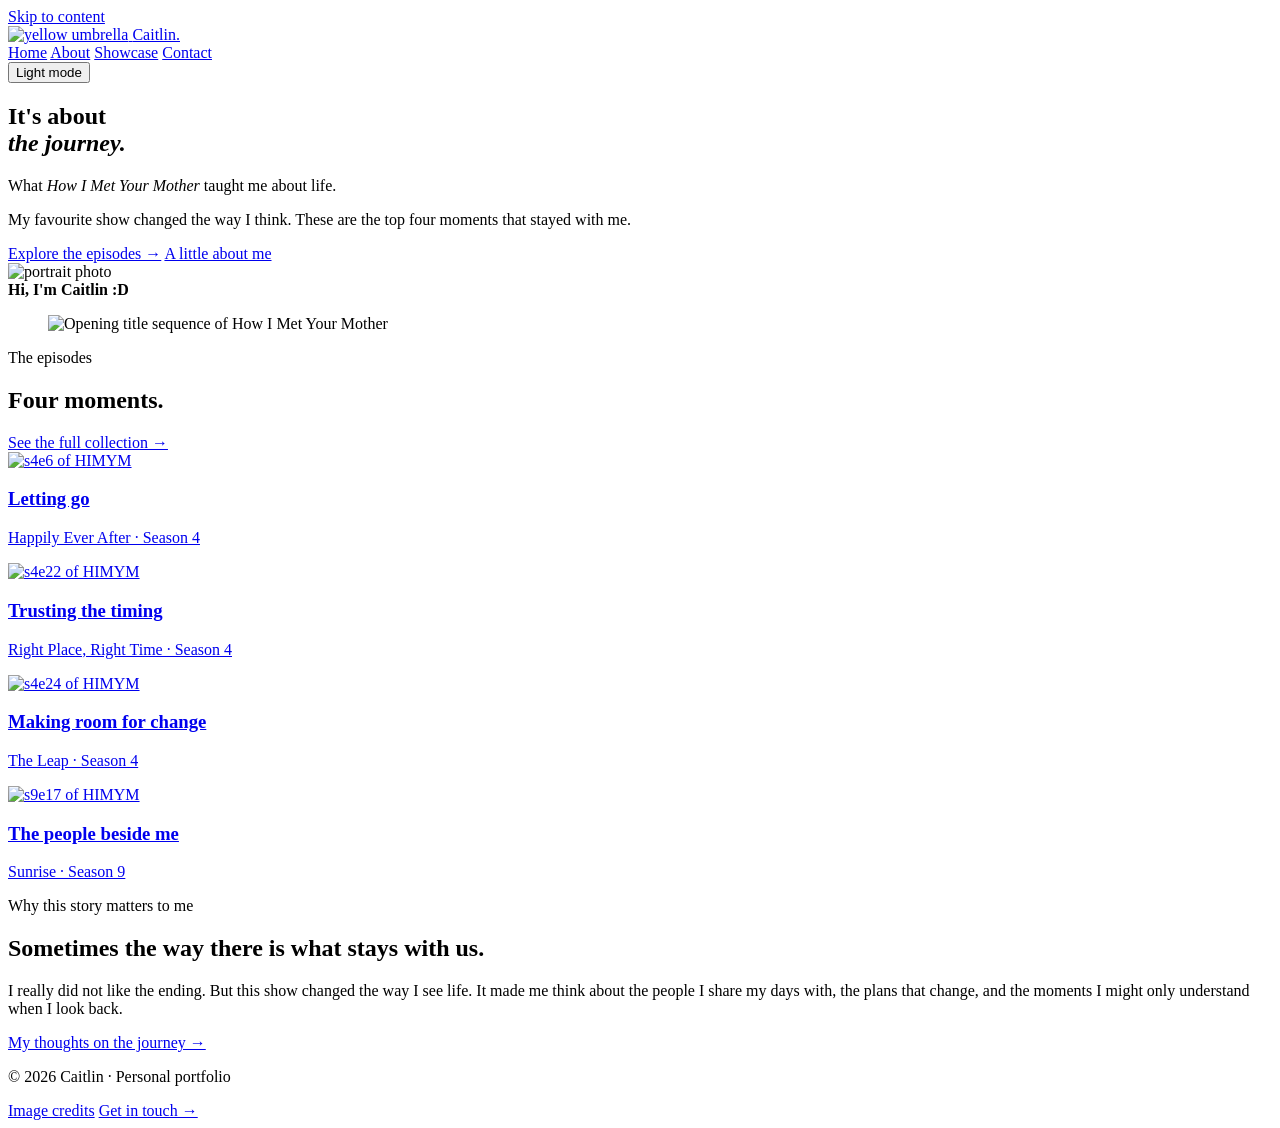
==== index.html @ b8bdec57 "Add Index page" ====
<!DOCTYPE html>
<html lang="en">
    <head>
        <meta charset="UTF-8">
        <meta name="viewport" content="width=device-width, initial-scale=1.0">
        <meta name="description" content="A personal portfolio exploring what How I Met Your Mother taught Caitlin about life.">
        <title>Home</title>
        <link rel="icon" href="img/umbrella.svg" type="image/svg+xml">
        <link rel="stylesheet" href="css/general.css">
        <link rel="stylesheet" href="css/navbar.css">
        <link rel="stylesheet" href="css/footer.css">
        <link rel="stylesheet" href="css/index.css">
    </head>

    <body data-root="." data-page="home">
        <a class="skip-link" href="#main-content">Skip to content</a>

        <div id="navbar-placeholder">
            <header class="site-header">
                <div class="page-wrapper topnav">
                    <a class="brand-wrapper" href="index.html" aria-label="Caitlin, home">
                        <img class="logoimg" src="images/umbrella.svg" alt="yellow umbrella" width="30" height="32">
                        <span class="brand-text">Caitlin.</span>
                    </a>
                    <nav class="nav-links" aria-label="Main navigation">
                        <a href="index.html" data-page="home" class="active" aria-current="page">Home</a>
                        <a href="html/about.html" data-page="about">About</a>
                        <a href="html/showcase.html" data-page="showcase">Showcase</a>
                        <a href="html/contact.html" data-page="contact">Contact</a>
                    </nav>
                    <button class="theme-button" id="theme-button" type="button" aria-label="Switch to light mode">Light mode</button>
                </div>
            </header>
        </div>


        <main id="main-content">
            <div class="page-wrapper heading">
                <section class="heading-content">
                    <h1>It's about<br><em>the journey.</em></h1>
                    <p class="header-sub">What <em>How I Met Your Mother</em> taught me about life.</p>
                    <p class="muted">My favourite show changed the way I think. These are the top four moments that stayed with me.</p>
                    <div class="button-row">
                        <a class="button" href="html/showcase.html">Explore the episodes &rarr;</a>
                        <a class="button secondary" href="html/about.html">A little about me</a>
                    </div>

                    <div class="intro-person">
                        <img src="img/Portrait.jpeg" alt="portrait photo" width="60" height="60">
                        <div>
                            <strong>Hi, I'm Caitlin :D </strong>
                        </div>
                    </div>
                </section>

                <figure class="hero-photo">
                    <img src="img/intro-group.jpg" alt="Opening title sequence of How I Met Your Mother" width="960" height="540">
                </figure>

            </div>
            <section class="page-wrapper section-space">
                <div class="section-top">
                    <div>
                        <p class="eyebrow">The episodes</p>
                        <h2>Four moments.</h2>
                    </div>
                    <a class="text-link" href="html/showcase.html">See the full collection &rarr;</a>
                </div>
                <div class="cards-grid">
                    <a class="preview-card" href="html/showcase.html#episode-01">
                        <img src="img/happily-ever-after.jpg" alt="s4e6 of HIMYM" width="1200" height="675" loading="lazy">
                        <h3>Letting go</h3>
                        <p>Happily Ever After &middot; Season 4</p>
                    </a>
                    <a class="preview-card" href="html/showcase.html#episode-02">
                        <img src="img/right-place-right-time.jpg" alt="s4e22 of HIMYM" width="1200" height="675" loading="lazy">
                        <h3>Trusting the timing</h3>
                        <p>Right Place, Right Time &middot; Season 4</p>
                    </a>
                    <a class="preview-card" href="html/showcase.html#episode-03">
                        <img src="img/the-leap.jpg" alt="s4e24 of HIMYM" width="1200" height="675" loading="lazy">
                        <h3>Making room for change</h3>
                        <p>The Leap &middot; Season 4</p>
                    </a>
                    <a class="preview-card" href="html/showcase.html#episode-04">
                        <img src="img/sunrise.jpg" alt="s9e17 of HIMYM" width="1200" height="675" loading="lazy">
                        <h3>The people beside me</h3>
                        <p>Sunrise &middot; Season 9</p>
                    </a>
                </div>
            </section>

            <section class="note-section">
                <div class="page-wrapper note-inner">
                    <p class="eyebrow">Why this story matters to me</p>
                    <h2>Sometimes the way there is what stays with us.</h2>
                    <p class="muted">I really did not like the ending. But this show changed the way I see life. It made me think about the people I share my days with, the plans that change, and the moments I might only understand when I look back.</p>
                    <a class="text-link" href="html/showcase.html#journey">My thoughts on the journey &rarr;</a>
                </div>
            </section>

        </main>


        <div id="footer-placeholder">
            <footer class="site-footer">
                <div class="page-wrapper footer-inner">
                    <p>&copy; 2026 Caitlin &middot; Personal portfolio</p>
                    <div class="footer-links">
                        <a href="html/showcase.html#credits">Image credits</a>
                        <a href="html/contact.html">Get in touch &rarr;</a>
                    </div>
                </div>
            </footer>
        </div>

            <script src="js/script.js"></script>
            <script src="js/layout.js"></script>

    </body>
</html>
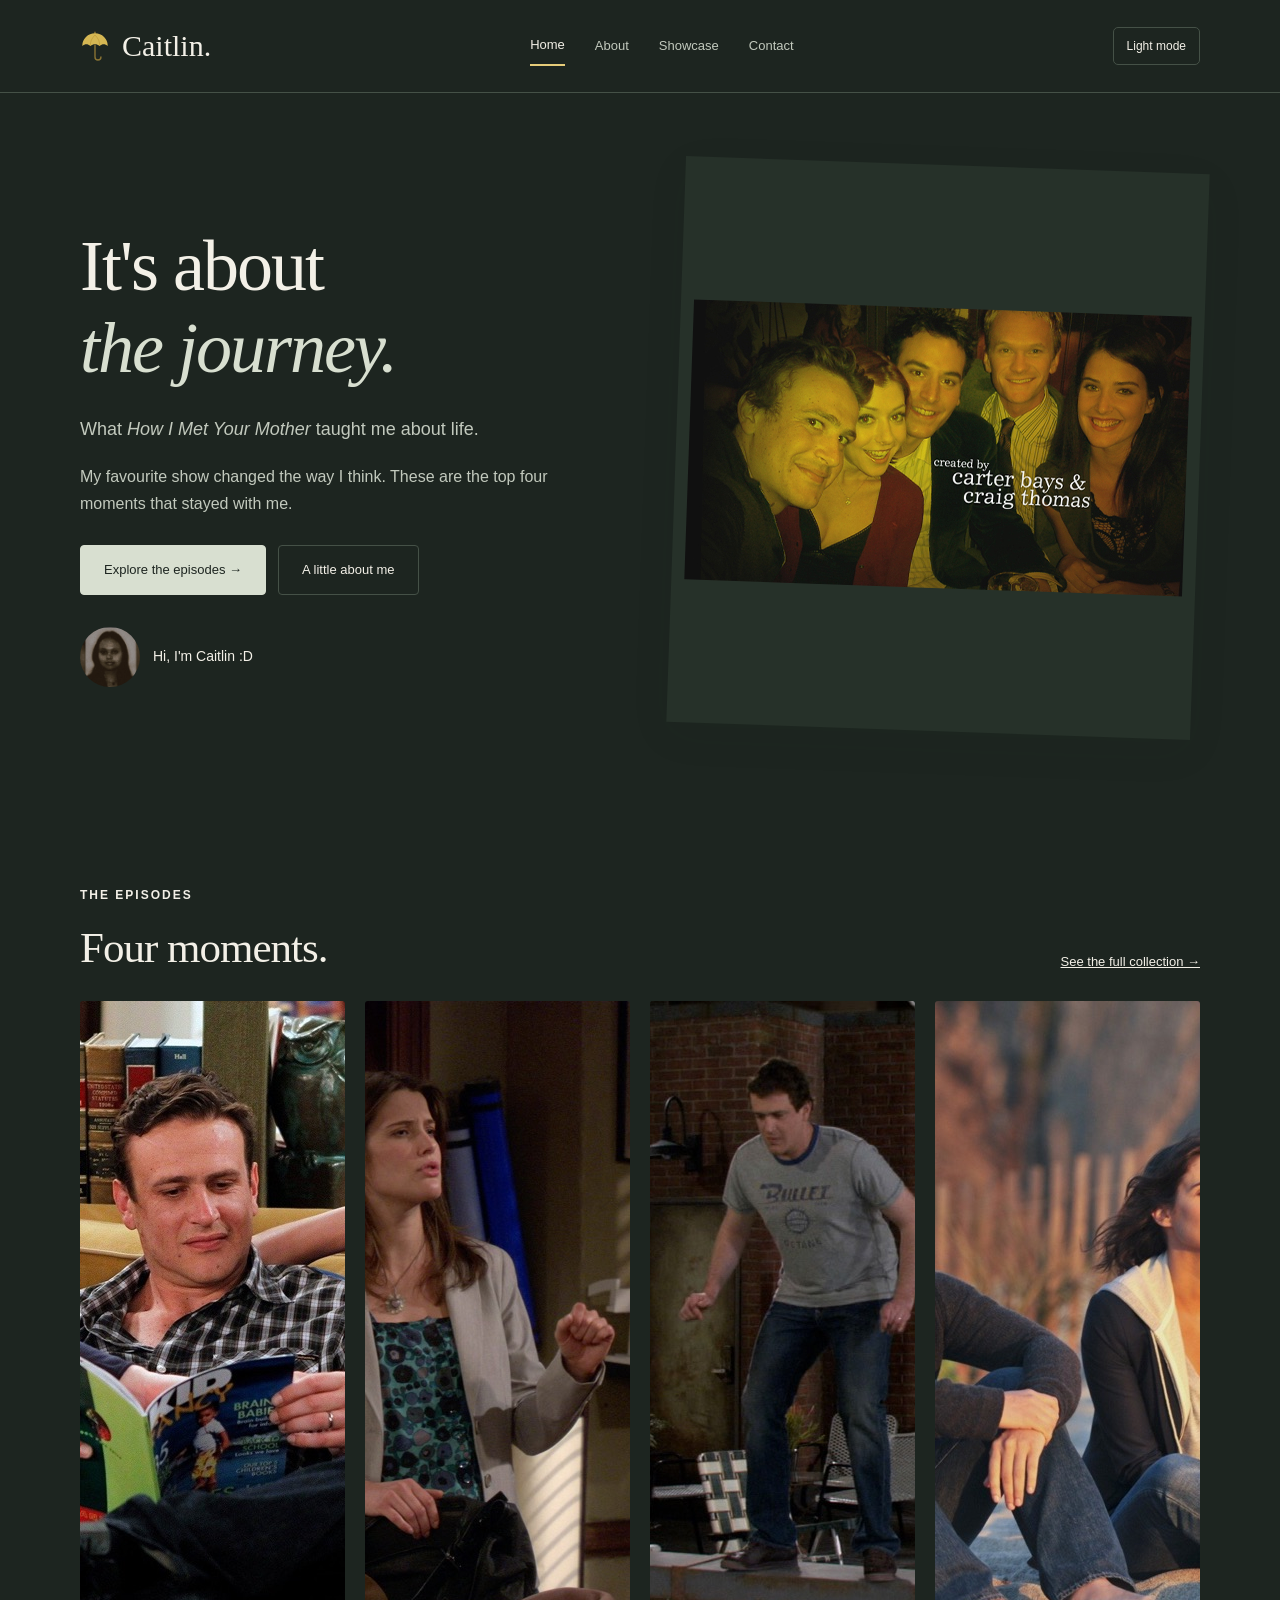
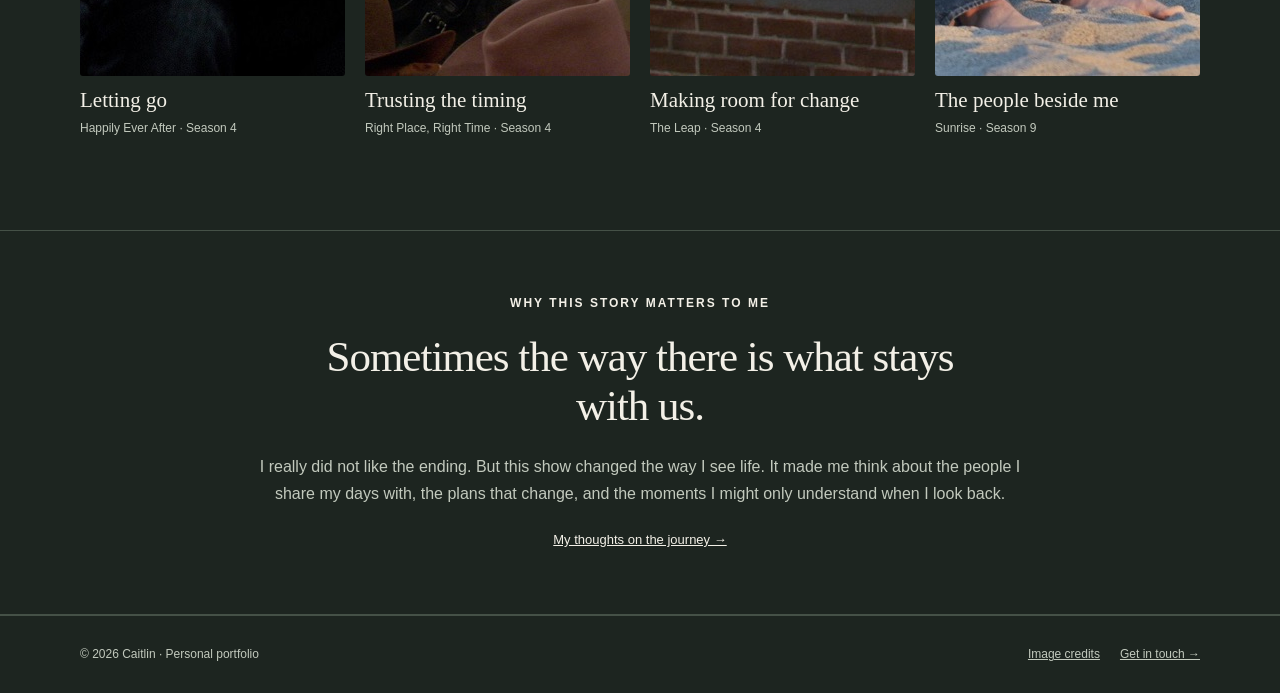
==== commit 05a968bd: "fix bugs" ====
--- a/index.html
+++ b/index.html
@@ -3,7 +3,6 @@
     <head>
         <meta charset="UTF-8">
         <meta name="viewport" content="width=device-width, initial-scale=1.0">
-        <meta name="description" content="A personal portfolio exploring what How I Met Your Mother taught Caitlin about life.">
         <title>Home</title>
         <link rel="icon" href="img/umbrella.svg" type="image/svg+xml">
         <link rel="stylesheet" href="css/general.css">
@@ -19,7 +18,7 @@
             <header class="site-header">
                 <div class="page-wrapper topnav">
                     <a class="brand-wrapper" href="index.html" aria-label="Caitlin, home">
-                        <img class="logoimg" src="images/umbrella.svg" alt="yellow umbrella" width="30" height="32">
+                        <img class="logoimg" src="img/umbrella.svg" alt="yellow umbrella" width="30" height="32">
                         <span class="brand-text">Caitlin.</span>
                     </a>
                     <nav class="nav-links" aria-label="Main navigation">
--- a/css/general.css
+++ b/css/general.css
@@ -0,0 +1,190 @@
+:root {
+    color-scheme: dark;
+    --background: #1d2520;
+    --surface: #263129;
+    --soft: #303c32;
+    --text: #f3f0e7;
+    --muted: #c2c9bd;
+    --border: #455147;
+    --accent: #e6cc7a;
+    --green: #d8dfd0;
+    --button-text: #1d2520;
+}
+
+:root.light-mode {
+    color-scheme: light;
+    --background: #f8f6f0;
+    --surface: #ffffff;
+    --soft: #eeeae0;
+    --text: #292e2a;
+    --muted: #63675f;
+    --border: #dddcd2;
+    --accent: #a88b30;
+    --green: #35483c;
+    --button-text: #ffffff;
+}
+
+* {
+    box-sizing: border-box;
+}
+
+body {
+    margin: 0;
+    background-color: var(--background);
+    color: var(--text);
+    font-family: Arial, sans-serif;
+    font-size: 16px;
+    line-height: 1.7;
+}
+
+img {
+    display: block;
+    max-width: 100%;
+}
+
+a {
+    color: inherit;
+}
+
+button, input, textarea, select {
+    font: inherit;
+}
+
+button, .button {
+    cursor: pointer;
+}
+
+h1, h2, h3 {
+    font-family: Georgia, serif;
+    font-weight: 400;
+    line-height: 1.15;
+}
+
+h1 {
+    font-size: clamp(40px, 5.7vw, 72px);
+    letter-spacing: -2px;
+    margin: 16px 0 24px;
+}
+
+h2 {
+    font-size: clamp(30px, 3.6vw, 43px);
+    letter-spacing: -1px;
+    margin: 12px 0 22px;
+}
+
+h3 {
+    font-size: 27px;
+    margin: 12px 0;
+}
+
+p {
+    margin: 0 0 18px;
+}
+
+[hidden] {
+    display: none !important;
+}
+
+/* Shared page layout and text. */
+.page-wrapper {
+    width: 90%;
+    max-width: 1120px;
+    margin: 0 auto;
+}
+
+.muted, .header-sub, .form-help {
+    color: var(--muted);
+}
+
+.eyebrow, .small-heading {
+    font-family: Arial, sans-serif;
+    text-transform: uppercase;
+    font-size: 12px;
+    letter-spacing: 2px;
+    font-weight: bold;
+}
+
+.section-space {
+    padding: 74px 0;
+}
+
+.header-sub {
+    font-size: 18px;
+    max-width: 620px;
+}
+
+/* KEYBOARD SHORTCUT */ 
+.skip-link {
+    position: absolute;
+    top: -100px;
+    left: 16px;
+    background: var(--surface);
+    padding: 10px;
+    z-index: 10;
+}
+
+.skip-link:focus {
+    top: 12px;
+}
+
+/* Shared buttons. */
+.button {
+    display: inline-block;
+    border: 1px solid var(--green);
+    background: var(--green);
+    color: var(--button-text);
+    text-decoration: none;
+    padding: 13px 23px;
+    border-radius: 4px;
+    font-size: 13px;
+}
+
+.button:hover {
+    opacity: .88;
+}
+
+.button.secondary {
+    color: var(--text);
+    background: transparent;
+    border-color: var(--border);
+}
+
+.button-row {
+    display: flex;
+    gap: 12px;
+    flex-wrap: wrap;
+    margin-top: 28px;
+}
+
+.section-top {
+    display: flex;
+    justify-content: space-between;
+    align-items: end;
+    gap: 25px;
+    margin-bottom: 28px;
+}
+
+.section-top h2 {
+    margin-bottom: 0;
+}
+
+.text-link {
+    font-size: 13px;
+}
+
+.page-header {
+    max-width: 750px;
+    padding: 64px 0 38px;
+}
+
+.page-header h1 {
+    font-size: clamp(39px, 5vw, 59px);
+}
+
+.form-help {
+    font-size: 12px;
+}
+
+.layout-message {
+    padding: 20px 0;
+}
--- a/css/navbar.css
+++ b/css/navbar.css
@@ -0,0 +1,74 @@
+.site-header {
+    border-bottom: 1px solid var(--border);
+}
+
+.topnav {
+    display: flex;
+    align-items: center;
+    justify-content: space-between;
+    min-height: 92px;
+    gap: 24px;
+}
+
+.brand-wrapper {
+    display: inline-flex;
+    align-items: center;
+    gap: 12px;
+    text-decoration: none;
+    font: 30px Georgia, serif;
+}
+
+.logoimg {
+    width: 30px;
+    height: 32px;
+}
+
+.nav-links {
+    display: flex;
+    align-items: center;
+    gap: 30px;
+    flex-wrap: wrap;
+}
+
+.nav-links a {
+    text-decoration: none;
+    font-size: 13px;
+    padding: 8px 0;
+    color: var(--muted);
+}
+
+.nav-links a:hover, .nav-links a.active {
+    color: var(--text);
+    border-bottom: 2px solid var(--accent);
+}
+
+.theme-button {
+    border: 1px solid var(--border);
+    background: transparent;
+    color: var(--text);
+    padding: 8px 13px;
+    border-radius: 5px;
+    font-size: 12px;
+}
+
+@media (max-width: 900px) {
+    .topnav {gap: 15px; }
+
+    .nav-links {gap: 18px;}
+}
+
+@media (max-width: 650px) {
+    .topnav {padding: 20px 0;
+             flex-wrap: wrap;}
+
+    .brand-wrapper {font-size: 26px;}
+
+    .nav-links {
+        order: 3;
+        width: 100%;
+        justify-content: space-between;
+        gap: 10px;
+    }
+
+    .theme-button {margin-left: auto;}
+}
--- a/css/footer.css
+++ b/css/footer.css
@@ -0,0 +1,22 @@
+.site-footer {
+    border-top: 1px solid var(--border);
+    padding: 28px 0;
+    font-size: 12px;
+    color: var(--muted);
+}
+
+.footer-inner {
+    display: flex;
+    justify-content: space-between;
+    gap: 20px;
+    flex-wrap: wrap;
+}
+
+.site-footer p {
+    margin: 0;
+}
+
+.footer-links {
+    display: flex;
+    gap: 20px;
+}
--- a/css/index.css
+++ b/css/index.css
@@ -0,0 +1,112 @@
+.heading {
+    display: grid;
+    grid-template-columns: 1fr 1fr;
+    align-items: center;
+    gap: 72px;
+    padding: 72px 0 80px;
+}
+
+.heading h1 em {
+    color: var(--green);
+    font-weight: 400;
+}
+
+.hero-photo {
+    margin: 0;
+    padding: 13px;
+    background: var(--surface);
+    box-shadow: 0 12px 40px #17261c12;
+    transform: rotate(2deg);
+}
+
+.hero-photo img {
+    width: 100%;
+    aspect-ratio: 16 / 9;
+    object-fit: contain;
+}
+
+.intro-person {
+    display: flex;
+    align-items: center;
+    gap: 13px;
+    margin-top: 32px;
+    font-size: 12px;
+    color: var(--muted);
+}
+
+.intro-person img {
+    width: 60px;
+    height: 60px;
+    border-radius: 50%;
+    object-fit: cover;
+}
+
+.intro-person strong {
+    display: block;
+    color: var(--text);
+    font-size: 14px;
+    font-weight: 400;
+}
+
+.cards-grid {
+    display: grid;
+    grid-template-columns: repeat(4, 1fr);
+    gap: 20px;
+}
+
+.preview-card {
+    text-decoration: none;
+}
+
+.preview-card img {
+    width: 100%;
+    aspect-ratio: 16 / 10;
+    object-fit: cover;
+    border-radius: 3px;
+}
+
+.preview-card h3 {
+    font-size: 21px;
+    margin-bottom: 6px;
+}
+
+.preview-card p {
+    font-size: 12px;
+    color: var(--muted);
+}
+
+.note-section {
+    border-top: 1px solid var(--border);
+    border-bottom: 1px solid var(--border);
+    padding: 62px 0;
+}
+
+.note-inner {
+    max-width: 780px;
+    margin: auto;
+    text-align: center;
+}
+
+.note-inner h2 {
+    max-width: 660px;
+    margin-left: auto;
+    margin-right: auto;
+}
+
+@media (max-width: 900px) {
+    .heading { gap: 35px;}
+
+    .cards-grid {grid-template-columns: 1fr 1fr;
+                 gap: 25px;}
+
+}
+
+@media (max-width: 650px) {
+    .heading {grid-template-columns: 1fr;
+              gap: 35px;}
+
+    .heading {padding: 45px 0 55px;}
+
+    .hero-photo {transform: none;}
+
+}
